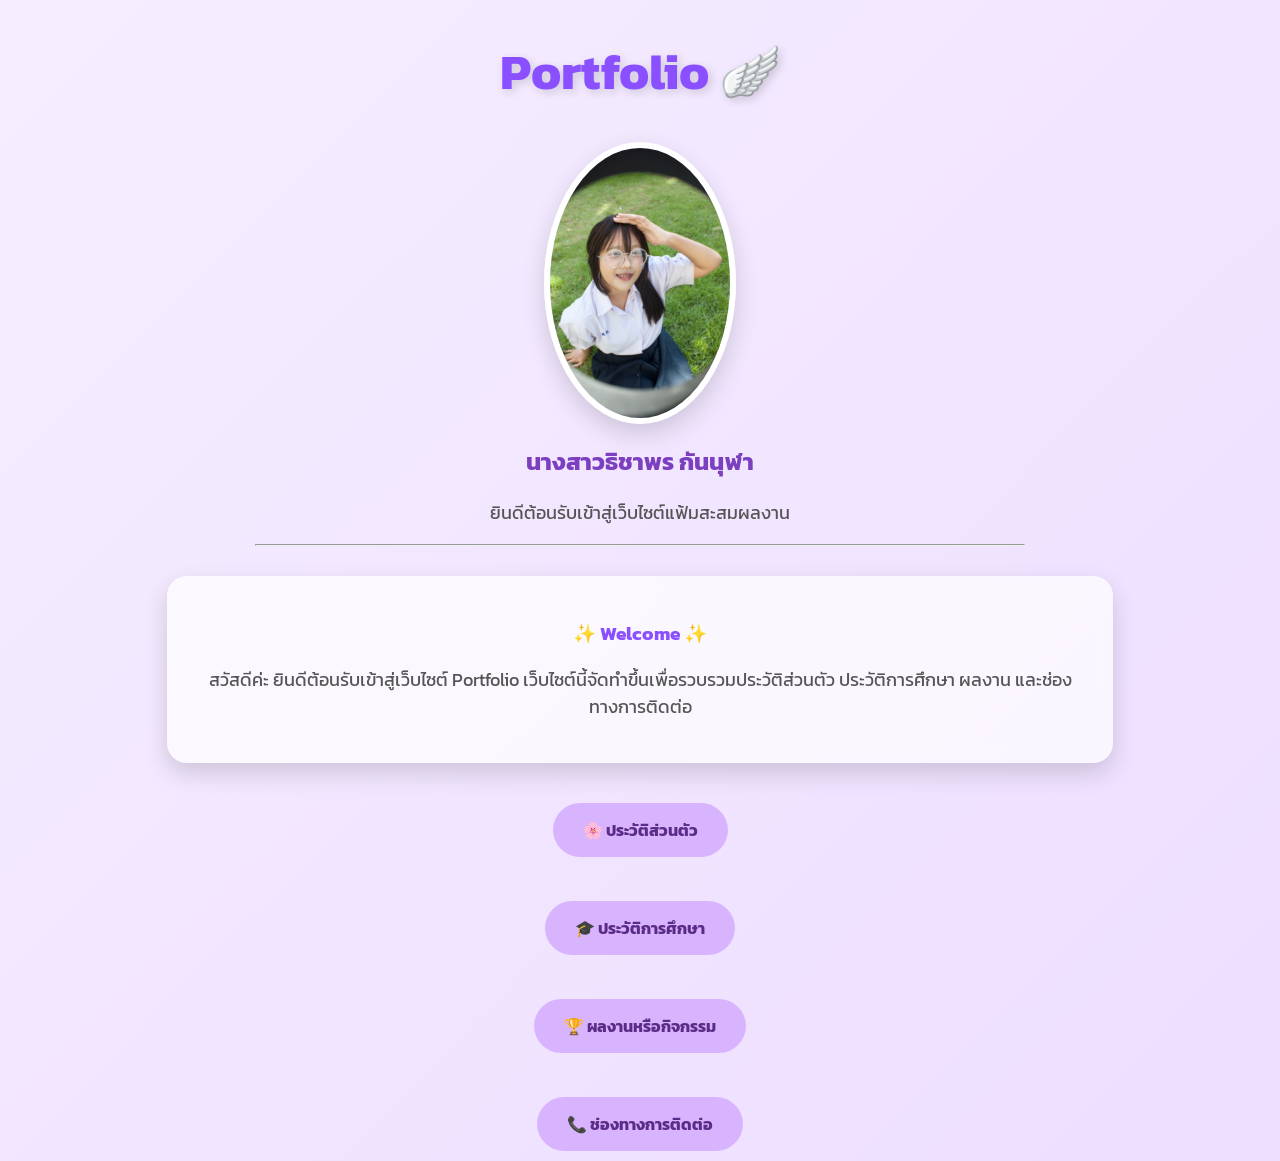
==== index.html @ de2e8fe9 "Update index.html" ====
<!DOCTYPE html>

<html>

<head>

    <title>Portfolio ธิชาพร</title>
    <link rel="stylesheet" href="style.css">
<link rel="preconnect" href="https://fonts.googleapis.com">
<link rel="preconnect" href="https://fonts.gstatic.com" crossorigin>
<link href="https://fonts.googleapis.com/css2?family=Kanit:wght@300;400;600&display=swap" rel="stylesheet">
</head>

<body>
<div class="circle c1"></div>
<div class="circle c2"></div>
<div class="circle c3"></div>


<h1> Portfolio 🪽 </h1>

<img src="images/IMG_4965.jpeg" width="180">

<h2>นางสาวธิชาพร กันนุฬา</h2>

<p>ยินดีต้อนรับเข้าสู่เว็บไซต์แฟ้มสะสมผลงาน</p>
<hr width="60%">
<div class="card">

<h3>✨ Welcome ✨</h3>

<p>
สวัสดีค่ะ ยินดีต้อนรับเข้าสู่เว็บไซต์ Portfolio
เว็บไซต์นี้จัดทำขึ้นเพื่อรวบรวมประวัติส่วนตัว
ประวัติการศึกษา ผลงาน และช่องทางการติดต่อ
</p>

</div>    






<a href="personal.html">🌸 ประวัติส่วนตัว</a><br><br>

<a href="education.html">🎓 ประวัติการศึกษา</a><br><br>

<a href="activity.html">🏆 ผลงานหรือกิจกรรม</a><br><br>

<a href="contact.html">📞 ช่องทางการติดต่อ</a>
</body>

</html>
---- style.css ----
/* พื้นหลัง */
body{
    margin:0;
    font-family:'Kanit',sans-serif;
    background:linear-gradient(135deg,#F5EEFF,#E9D5FF,#FFFFFF);
    background-size:300% 300%;
    animation:bgmove 10s ease infinite;
}

/* พื้นหลังเคลื่อนไหว */
@keyframes bgmove{
    0%{background-position:left;}
    50%{background-position:right;}
    100%{background-position:left;}
}

/* หัวข้อ */
h1{
    color:#7E57C2;
    text-align:center;
    animation:fadeDown 1s;
}

/* เอฟเฟกต์เปิดเว็บ */
@keyframes fadeDown{
    from{
        opacity:0;
        transform:translateY(-40px);
    }
    to{
        opacity:1;
        transform:translateY(0);
    }
}

/* เมนู */
a{
    display:inline-block;
    text-decoration:none;
    color:white;
    background:#C8A2FF;
    padding:12px 25px;
    margin:10px;
    border-radius:30px;
    transition:0.3s;
}

/* เวลาเอาเมาส์ชี้ */
a:hover{
    background:#B388FF;
    transform:scale(1.08);
    box-shadow:0 8px 20px rgba(0,0,0,0.2);
}

/* รูปโปรไฟล์ */
img{
    display:block;
    margin:auto;
    border-radius:50%;
    box-shadow:0 10px 25px rgba(0,0,0,.15);
    animation:float 3s ease-in-out infinite;
}

/* รูปลอย */
@keyframes float{
    0%{transform:translateY(0);}
    50%{transform:translateY(-10px);}
    100%{transform:translateY(0);}
}
/* จัดข้อความให้อยู่ตรงกลาง */
body{
    text-align:center;
}

/* ชื่อ */
h2{
    color:#7B3FBF;
}

/* ข้อความต้อนรับ */
p{
    color:#555;
    font-size:18px;
}

/* ปุ่มเมนู */
a{
    display:inline-block;
    background:#D8B4FE;
    color:#5B2C87;
    text-decoration:none;
    padding:15px 30px;
    margin:10px;
    border-radius:30px;
    transition:0.3s;
    font-weight:bold;
}

/* เอฟเฟกต์เวลาเอาเมาส์ชี้ */
a:hover{
    background:#C084FC;
    transform:translateY(-5px);
    box-shadow:0 10px 20px rgba(0,0,0,0.2);
}
h1{
    font-size:50px;
    color:#8A4FFF;
    text-shadow:3px 3px 10px rgba(0,0,0,0.15);
}
img{
    border:6px solid white;
}
/* หัวข้อค่อย ๆ ปรากฏ */
h1{
    animation:fadeDown 1s;
}

@keyframes fadeDown{
    from{
        opacity:0;
        transform:translateY(-40px);
    }
    to{
        opacity:1;
        transform:translateY(0);
    }
}
h2,p{
    animation:fadeUp 1.5s;
}

@keyframes fadeUp{
    from{
        opacity:0;
        transform:translateY(40px);
    }
    to{
        opacity:1;
        transform:translateY(0);
    }
}
.card{
    width:70%;
    margin:30px auto;
    background:rgba(255,255,255,0.7);
    padding:25px;
    border-radius:20px;
    box-shadow:0 10px 25px rgba(0,0,0,.15);
    backdrop-filter:blur(8px);
}

.card h3{
    color:#8A4FFF;
}

.card:hover{
    transform:scale(1.03);
    transition:.4s;
}
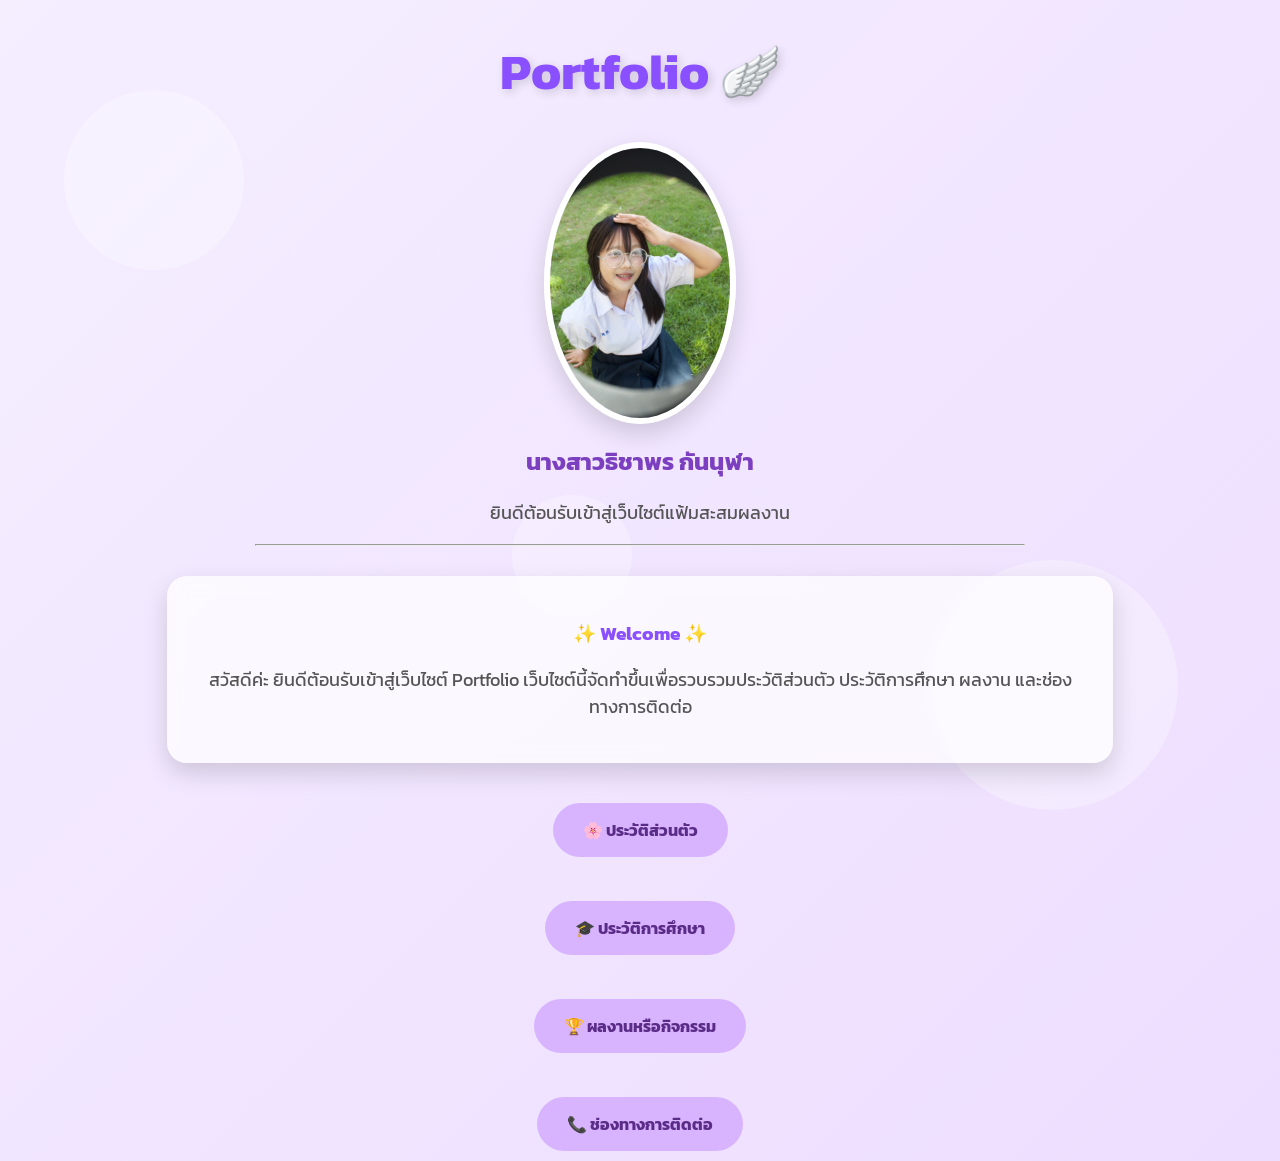
==== commit 8a586dad: "Update index.html" ====
--- a/index.html
+++ b/index.html
@@ -43,13 +43,13 @@
 
 
 
-<a href="personal.html">🌸 ประวัติส่วนตัว</a><br><br>
+<a href="personal.html"onclick="fadeOut()">🌸 ประวัติส่วนตัว</a><br><br>
 
-<a href="education.html">🎓 ประวัติการศึกษา</a><br><br>
+<a href="education.html"onclick="fadeOut()">🎓 ประวัติการศึกษา</a><br><br>
 
-<a href="activity.html">🏆 ผลงานหรือกิจกรรม</a><br><br>
+<a href="activity.html" onclick="fadeOut()">🏆 ผลงานหรือกิจกรรม</a><br><br>
 
-<a href="contact.html">📞 ช่องทางการติดต่อ</a>
+<a href="contact.html"onclick="fadeOut()">📞 ช่องทางการติดต่อ</a>
 </body>
 
 </html>
--- a/style.css
+++ b/style.css
@@ -158,3 +158,54 @@
     transform:scale(1.03);
     transition:.4s;
 }
+.circle{
+    position:fixed;
+    border-radius:50%;
+    background:rgba(255,255,255,0.3);
+    animation:floatCircle 10s infinite ease-in-out;
+    z-index:-1;
+}
+
+.c1{
+    width:180px;
+    height:180px;
+    top:10%;
+    left:5%;
+}
+
+.c2{
+    width:250px;
+    height:250px;
+    bottom:10%;
+    right:8%;
+    animation-delay:2s;
+}
+
+.c3{
+    width:120px;
+    height:120px;
+    top:55%;
+    left:40%;
+    animation-delay:4s;
+}
+
+@keyframes floatCircle{
+    0%{
+        transform:translateY(0);
+    }
+    50%{
+        transform:translateY(-30px);
+    }
+    100%{
+        transform:translateY(0);
+    }
+}
+/* เอฟเฟกต์เปลี่ยนหน้า */
+body {
+    opacity: 1;
+    transition: opacity 0.5s ease;
+}
+
+body.fade-out {
+    opacity: 0;
+}
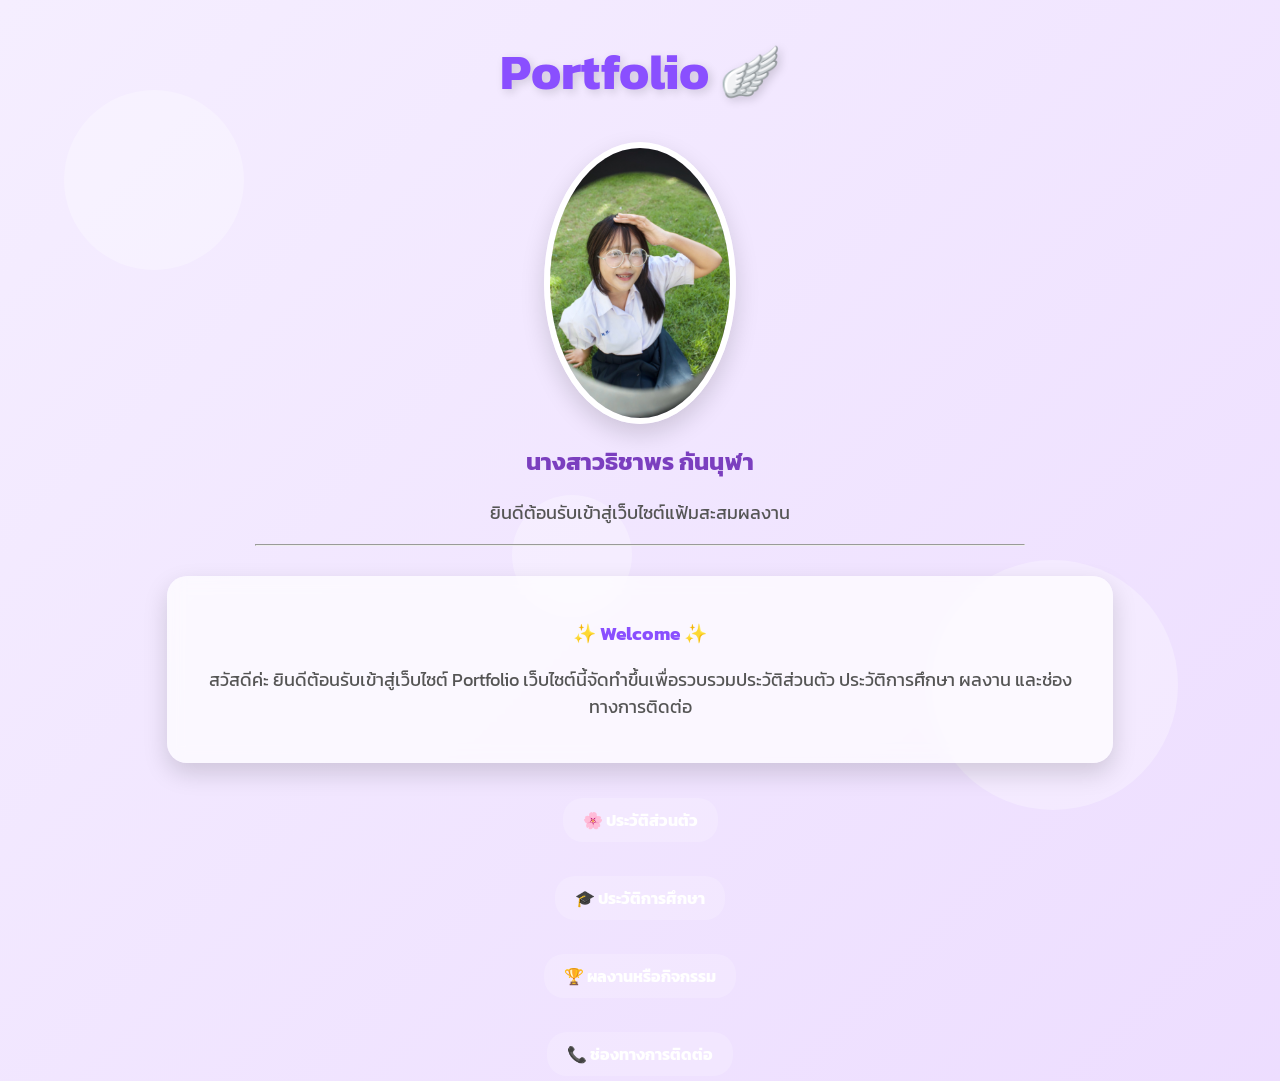
==== commit 7096379e: "Update index.html" ====
--- a/index.html
+++ b/index.html
@@ -16,6 +16,12 @@
 <div class="circle c1"></div>
 <div class="circle c2"></div>
 <div class="circle c3"></div>
+<div class="falling"></div>
+<div class="falling"></div>
+<div class="falling"></div>
+<div class="falling"></div>
+<div class="falling"></div>
+
 
 
 <h1> Portfolio 🪽 </h1>
--- a/style.css
+++ b/style.css
@@ -209,3 +209,41 @@
 body.fade-out {
     opacity: 0;
 }
+/* เอฟเฟกต์เปลี่ยนหน้า + เปิดหน้า */
+body {
+    opacity: 0;
+    animation: fadeIn 0.8s forwards;
+    transition: opacity 0.5s ease;
+}
+
+body.fade-out {
+    opacity: 0;
+}
+
+@keyframes fadeIn {
+    from {
+        opacity: 0;
+    }
+    to {
+        opacity: 1;
+    }
+}
+/* ปุ่มเมนู */
+a {
+    text-decoration: none;
+    color: white;
+    background: rgba(255,255,255,0.2);
+    padding: 10px 20px;
+    border-radius: 20px;
+    margin: 5px;
+    display: inline-block;
+    transition: 0.3s;
+}
+
+/* ตอนเอาเมาส์ชี้ */
+a:hover {
+    transform: translateY(-5px);
+    background: white;
+    color: #CC66FF;
+    box-shadow: 0 5px 15px rgba(0,0,0,0.2);
+}
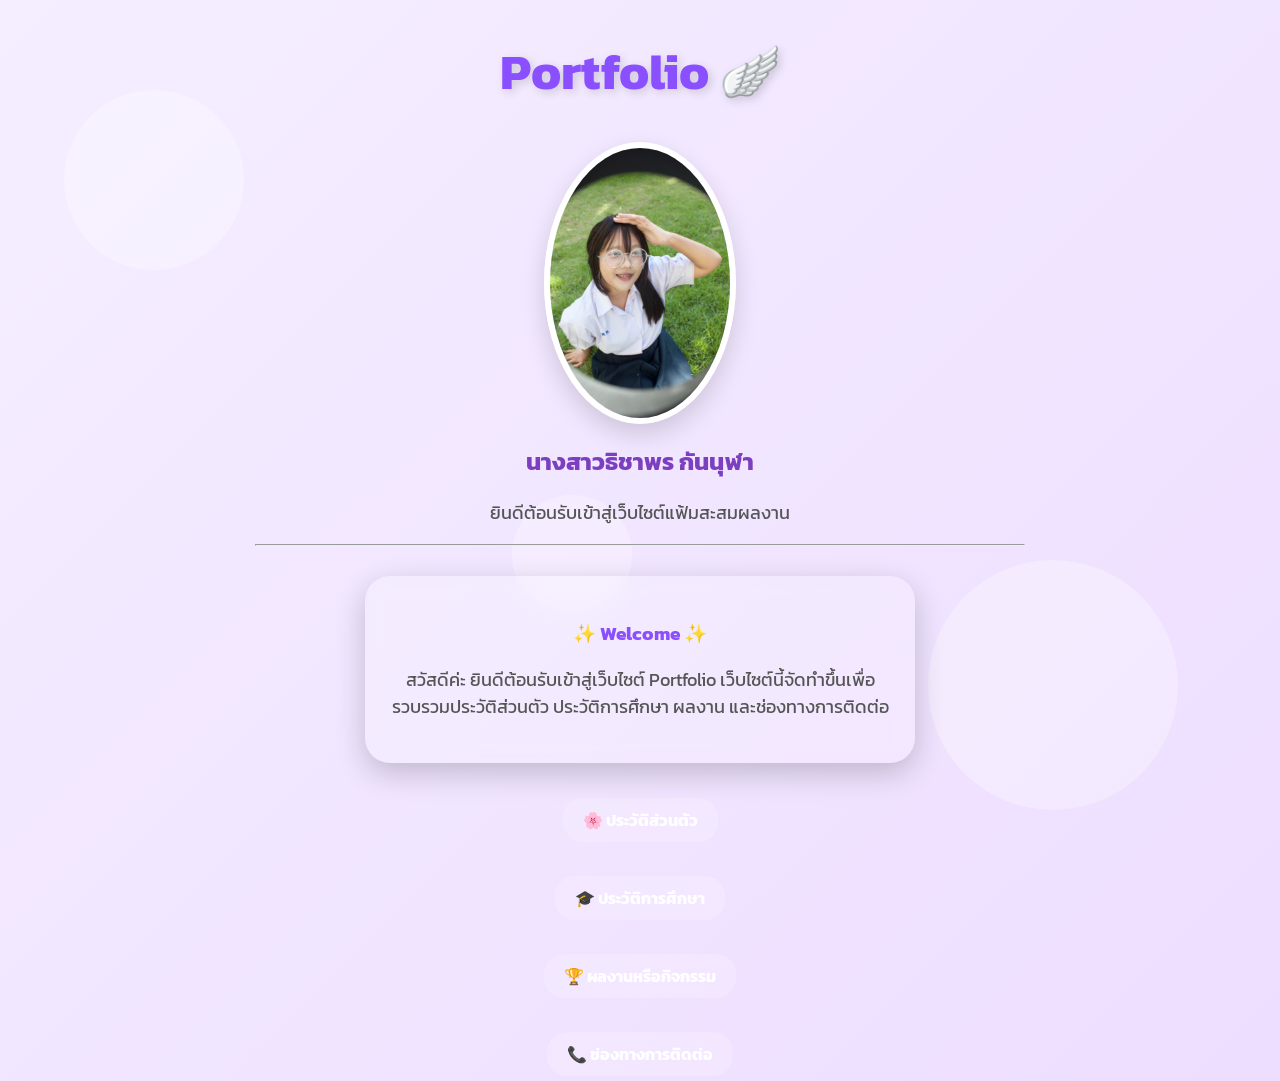
==== commit d7ed58ee: "Update index.html" ====
--- a/index.html
+++ b/index.html
@@ -53,7 +53,7 @@
 
 <a href="education.html"onclick="fadeOut()">🎓 ประวัติการศึกษา</a><br><br>
 
-<a href="activity.html" onclick="fadeOut()">🏆 ผลงานหรือกิจกรรม</a><br><br>
+<a href="works.html" onclick="fadeOut()">🏆 ผลงานหรือกิจกรรม</a><br><br>
 
 <a href="contact.html"onclick="fadeOut()">📞 ช่องทางการติดต่อ</a>
 </body>
--- a/style.css
+++ b/style.css
@@ -247,3 +247,131 @@
     color: #CC66FF;
     box-shadow: 0 5px 15px rgba(0,0,0,0.2);
 }
+/* ของตกลงมา */
+.falling {
+    position: fixed;
+    top: -20px;
+    width: 15px;
+    height: 15px;
+    background: white;
+    border-radius: 50%;
+    animation: fall 5s linear infinite;
+    z-index: -1;
+}
+
+.falling:nth-child(1) {
+    left: 10%;
+    animation-delay: 0s;
+}
+
+.falling:nth-child(2) {
+    left: 30%;
+    animation-delay: 1s;
+}
+
+.falling:nth-child(3) {
+    left: 50%;
+    animation-delay: 2s;
+}
+
+.falling:nth-child(4) {
+    left: 70%;
+    animation-delay: 1.5s;
+}
+
+.falling:nth-child(5) {
+    left: 90%;
+    animation-delay: 0.5s;
+}
+
+@keyframes fall {
+    from {
+        transform: translateY(-20px);
+    }
+    to {
+        transform: translateY(100vh);
+    }
+}
+/* กล่อง Card */
+.card {
+    background: rgba(255, 255, 255, 0.2);
+    backdrop-filter: blur(10px);
+    padding: 25px;
+    border-radius: 25px;
+    width: 80%;
+    max-width: 500px;
+    margin: 30px auto;
+    box-shadow: 0 10px 30px rgba(0,0,0,0.2);
+    transition: 0.4s;
+    animation: cardShow 0.8s ease;
+}
+
+/* เวลาเอาเมาส์ไปชี้ */
+.card:hover {
+    transform: translateY(-10px);
+    box-shadow: 0 20px 40px rgba(0,0,0,0.3);
+}
+
+/* ตอนเปิดหน้า */
+@keyframes cardShow {
+    from {
+        opacity: 0;
+        transform: translateY(50px);
+    }
+    to {
+        opacity: 1;
+        transform: translateY(0);
+    }
+}
+/* รูปโปรไฟล์ */
+.profile-img {
+    width: 180px;
+    height: 180px;
+    object-fit: cover;
+    border-radius: 50%;
+    border: 5px solid white;
+    box-shadow: 0 10px 25px rgba(0,0,0,0.25);
+    animation: float 3s ease-in-out infinite;
+}
+
+@keyframes float {
+    0% {
+        transform: translateY(0);
+    }
+    50% {
+        transform: translateY(-10px);
+    }
+    100% {
+        transform: translateY(0);
+    }
+}
+.profile-img {
+    width: 180px;
+    height: 180px;
+}
+/* Navbar */
+nav {
+    text-align: center;
+    padding: 20px;
+    background: rgba(255,255,255,0.15);
+    backdrop-filter: blur(10px);
+    position: sticky;
+    top: 0;
+    z-index: 10;
+    border-radius: 0 0 25px 25px;
+}
+
+nav a {
+    color: white;
+    text-decoration: none;
+    margin: 0 10px;
+    padding: 10px 18px;
+    border-radius: 20px;
+    transition: 0.3s;
+}
+
+nav a:hover {
+    background: white;
+    color: #CC66FF;
+    transform: scale(1.1);
+}
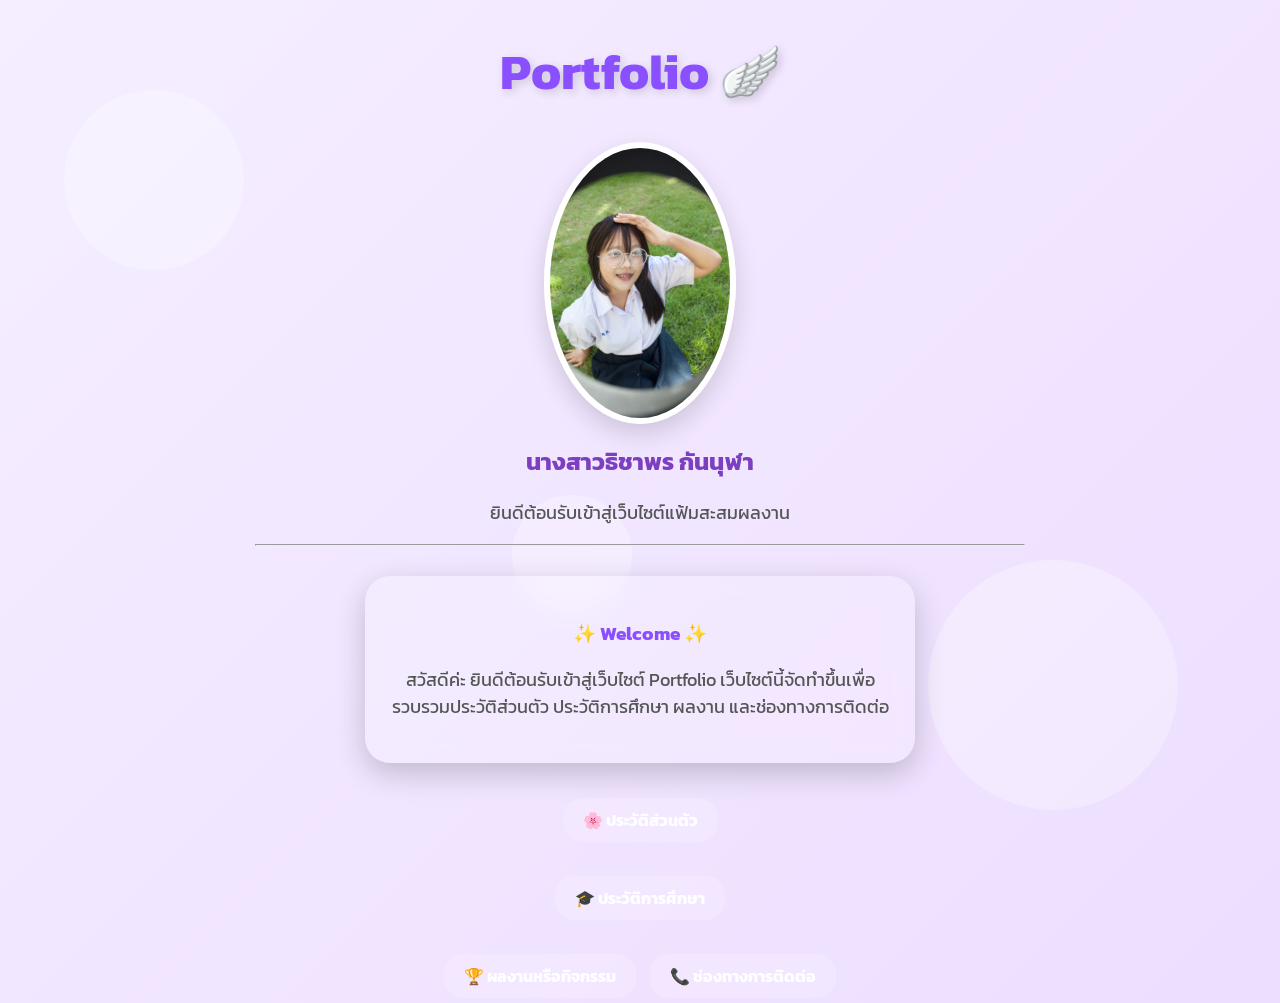
==== commit ea21cd08: "Update index.html" ====
--- a/index.html
+++ b/index.html
@@ -53,7 +53,7 @@
 
 <a href="education.html"onclick="fadeOut()">🎓 ประวัติการศึกษา</a><br><br>
 
-<a href="works.html" onclick="fadeOut()">🏆 ผลงานหรือกิจกรรม</a><br><br>
+<a href="./works.html" onclick="fadeOut()">🏆 ผลงานหรือกิจกรรม</a>
 
 <a href="contact.html"onclick="fadeOut()">📞 ช่องทางการติดต่อ</a>
 </body>
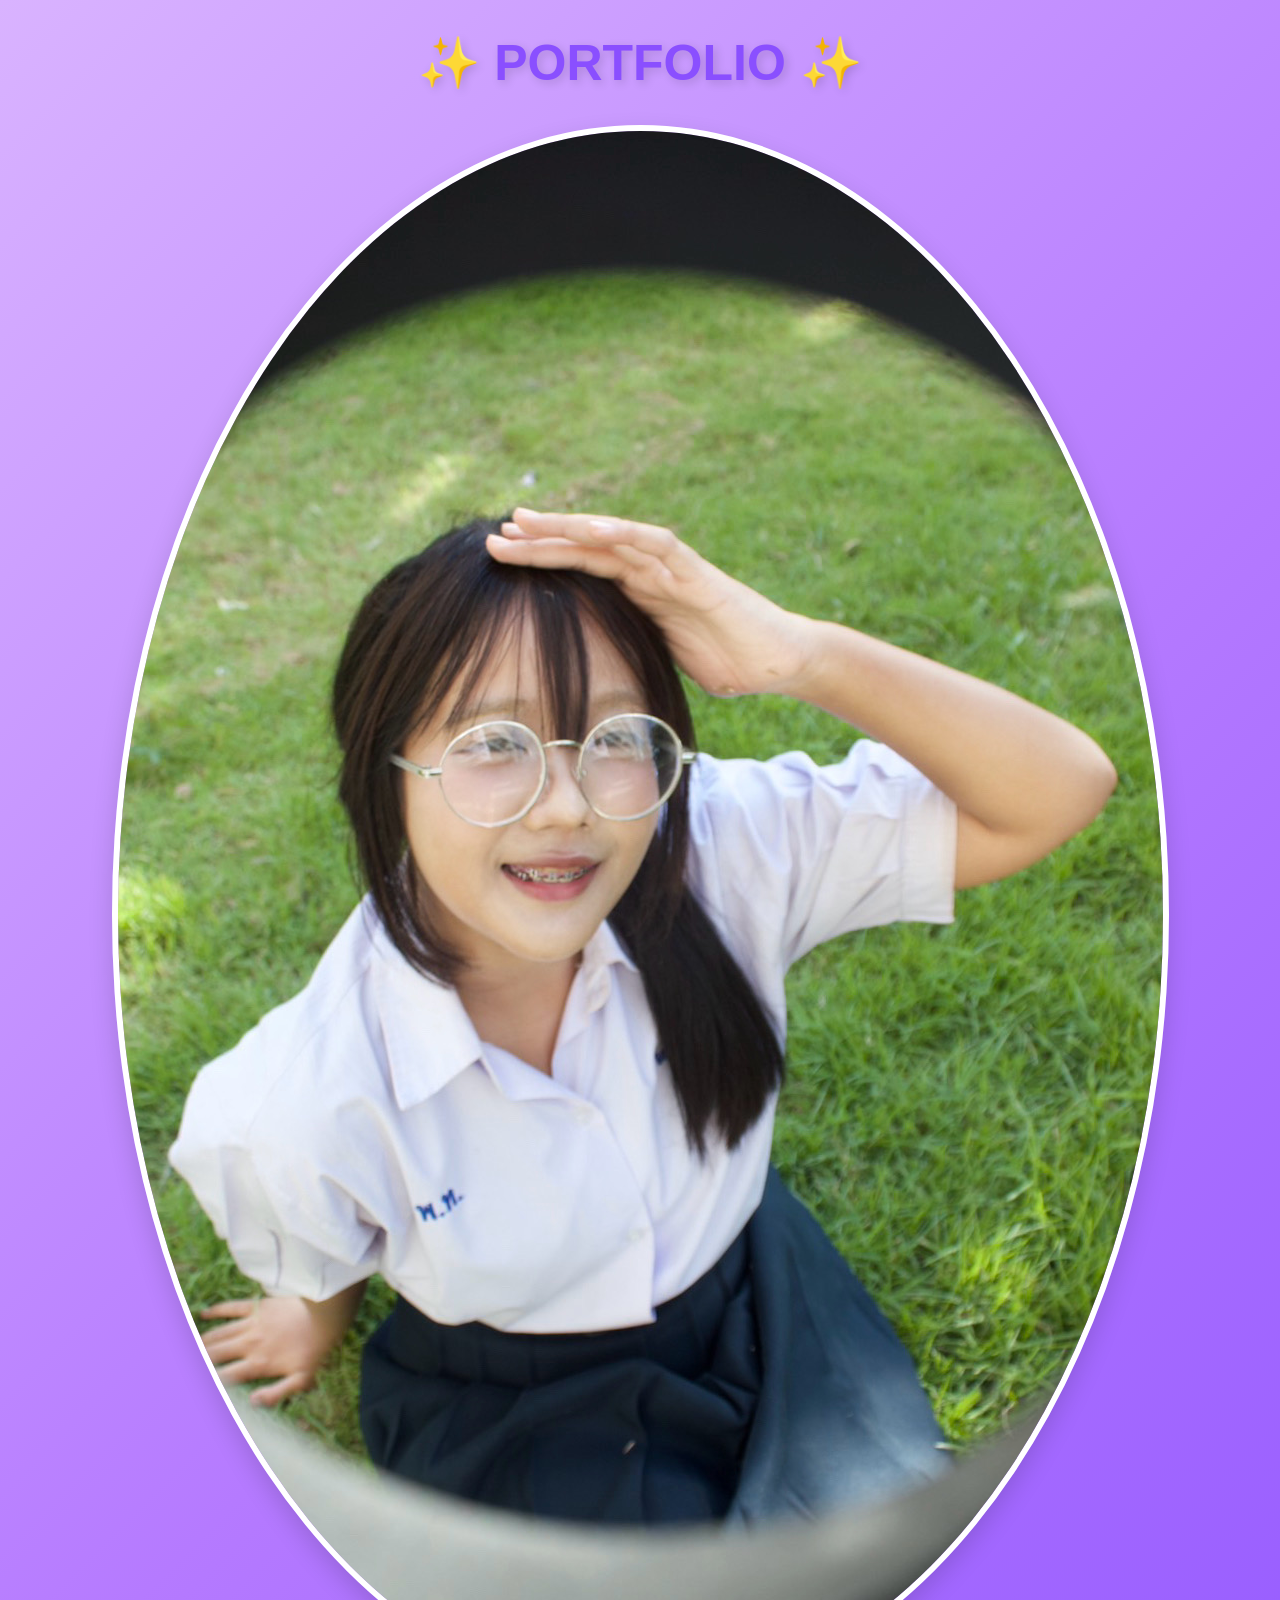
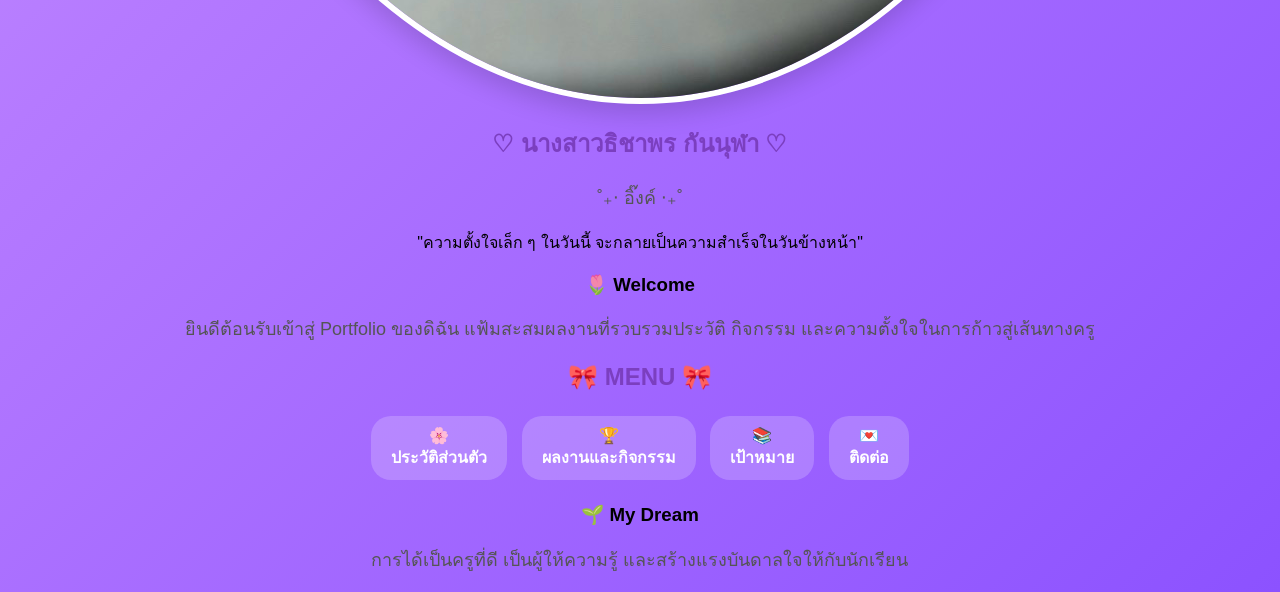
==== commit fdb25363: "Update index.html" ====
--- a/index.html
+++ b/index.html
@@ -1,62 +1,145 @@
 
 <!DOCTYPE html>
-
 <html>
 
 <head>
 
-    <title>Portfolio ธิชาพร</title>
-    <link rel="stylesheet" href="style.css">
-<link rel="preconnect" href="https://fonts.googleapis.com">
-<link rel="preconnect" href="https://fonts.gstatic.com" crossorigin>
-<link href="https://fonts.googleapis.com/css2?family=Kanit:wght@300;400;600&display=swap" rel="stylesheet">
+<title>Portfolio ธิชาพร</title>
+<link rel="stylesheet" href="style.css">
+
 </head>
 
+
 <body>
-<div class="circle c1"></div>
-<div class="circle c2"></div>
-<div class="circle c3"></div>
-<div class="falling"></div>
-<div class="falling"></div>
-<div class="falling"></div>
-<div class="falling"></div>
-<div class="falling"></div>
+
+
+<!-- ดอกไม้ตก -->
+
+<div class="flower">🌸</div>
+<div class="flower">🌷</div>
+<div class="flower">🌸</div>
+<div class="flower">🌼</div>
+<div class="flower">🌷</div>
+<div class="flower">🌸</div>
+
+
+<div class="home-card">
+
+
+<h1>
+✨ PORTFOLIO ✨
+</h1>
+
+
+<img src="images/IMG_4965.jpeg" class="home-img">
+
+
+<h2>
+♡ นางสาวธิชาพร กันนุฬา ♡
+</h2>
+
+<p class="nickname">
+˚₊‧ อิ๊งค์ ‧₊˚
+</p>
 
 
 
-<h1> Portfolio 🪽 </h1>
+<div class="quote">
 
-<img src="images/IMG_4965.jpeg" width="180">
+"ความตั้งใจเล็ก ๆ ในวันนี้
+จะกลายเป็นความสำเร็จในวันข้างหน้า"
 
-<h2>นางสาวธิชาพร กันนุฬา</h2>
+</div>
 
-<p>ยินดีต้อนรับเข้าสู่เว็บไซต์แฟ้มสะสมผลงาน</p>
-<hr width="60%">
-<div class="card">
 
-<h3>✨ Welcome ✨</h3>
+
+
+<div class="welcome">
+
+<h3>🌷 Welcome</h3>
 
 <p>
-สวัสดีค่ะ ยินดีต้อนรับเข้าสู่เว็บไซต์ Portfolio
-เว็บไซต์นี้จัดทำขึ้นเพื่อรวบรวมประวัติส่วนตัว
-ประวัติการศึกษา ผลงาน และช่องทางการติดต่อ
+ยินดีต้อนรับเข้าสู่ Portfolio ของดิฉัน
+แฟ้มสะสมผลงานที่รวบรวมประวัติ
+กิจกรรม และความตั้งใจในการก้าวสู่เส้นทางครู
 </p>
 
-</div>    
+</div>
+
+
+
+
+<h2>🎀 MENU 🎀</h2>
+
+
+
+<div class="menu">
+
+
+<a href="personal.html" onclick="fadeOut()">
+🌸
+<br>
+ประวัติส่วนตัว
+</a>
+
+
+<a href="works.html" onclick="fadeOut()">
+🏆
+<br>
+ผลงานและกิจกรรม
+</a>
+
+
+<a href="goal.html" onclick="fadeOut()">
+📚
+<br>
+เป้าหมาย
+</a>
+
+
+<a href="contact.html" onclick="fadeOut()">
+💌
+<br>
+ติดต่อ
+</a>
+
+
+</div>
 
 
 
 
 
+<div class="dream">
 
-<a href="personal.html"onclick="fadeOut()">🌸 ประวัติส่วนตัว</a><br><br>
+<h3>🌱 My Dream</h3>
 
-<a href="education.html"onclick="fadeOut()">🎓 ประวัติการศึกษา</a><br><br>
+<p>
+การได้เป็นครูที่ดี
+เป็นผู้ให้ความรู้
+และสร้างแรงบันดาลใจให้กับนักเรียน
+</p>
 
-<a href="./works.html" onclick="fadeOut()">🏆 ผลงานหรือกิจกรรม</a>
+</div>
 
-<a href="contact.html"onclick="fadeOut()">📞 ช่องทางการติดต่อ</a>
+
+
+</div>
+
+
+
+
+<script>
+
+function fadeOut(){
+
+document.body.classList.add("fade-out");
+
+}
+
+</script>
+
+
 </body>
 
 </html>
-    
--- a/style.css
+++ b/style.css
@@ -375,3 +375,249 @@
     color: #CC66FF;
     transform: scale(1.1);
 }
+body {
+
+background: linear-gradient(
+135deg,
+#d9b3ff,
+#b57aff,
+#8c52ff
+);
+
+min-height:100vh;
+
+font-family:sans-serif;
+
+}
+
+
+/* กรอบหลัก */
+
+.profile-card {
+
+width:80%;
+
+max-width:700px;
+
+margin:50px auto;
+
+background:rgba(255,255,255,0.25);
+
+backdrop-filter:blur(15px);
+
+padding:30px;
+
+border-radius:35px;
+
+text-align:center;
+
+box-shadow:0 15px 40px rgba(0,0,0,0.2);
+
+
+animation: slideDown 1s ease;
+
+}
+
+
+
+
+/* กล่องด้านใน */
+
+.box {
+
+background:rgba(255,255,255,0.35);
+
+padding:20px;
+
+margin:25px 0;
+
+border-radius:25px;
+
+text-align:left;
+
+transition:.3s;
+
+}
+
+
+
+.box:hover{
+
+transform:translateY(-8px);
+
+}
+
+
+
+/* รูป */
+
+.profile-img {
+
+width:180px;
+
+height:180px;
+
+object-fit:cover;
+
+border-radius:50%;
+
+border:6px solid white;
+
+animation: float 3s infinite;
+
+}
+
+
+
+
+@keyframes float{
+
+50%{
+transform:translateY(-12px);
+}
+
+}
+
+
+
+/* เปิดหน้าเลื่อนลง */
+
+@keyframes slideDown{
+
+from{
+
+opacity:0;
+
+transform:translateY(-80px);
+
+}
+
+
+to{
+
+opacity:1;
+
+transform:translateY(0);
+
+}
+
+}
+
+
+
+/* ดอกไม้ตก */
+
+
+.flower{
+
+position:fixed;
+
+top:-50px;
+
+font-size:30px;
+
+animation:fall 8s linear infinite;
+
+}
+
+
+.flower:nth-child(1){left:10%;}
+.flower:nth-child(2){left:25%;animation-delay:2s;}
+.flower:nth-child(3){left:40%;animation-delay:4s;}
+.flower:nth-child(4){left:60%;animation-delay:1s;}
+.flower:nth-child(5){left:75%;animation-delay:3s;}
+.flower:nth-child(6){left:90%;animation-delay:5s;}
+
+
+
+@keyframes fall{
+
+to{
+
+transform:translateY(110vh) rotate(360deg);
+
+}
+
+}
+
+
+
+/* Skill */
+
+.skill-bar{
+
+height:18px;
+
+background:white;
+
+border-radius:20px;
+
+overflow:hidden;
+
+}
+
+
+
+.skill{
+
+height:100%;
+
+border-radius:20px;
+
+width:0;
+
+animation:skill 2s forwards;
+
+}
+
+
+
+.listen{
+
+width:90%;
+
+background:#d8a7ff;
+
+}
+
+
+
+.teach{
+
+width:85%;
+
+background:#d8a7ff;
+
+}
+
+
+
+.calm{
+
+width:95%;
+
+background:#d8a7ff;
+
+}
+
+
+
+.talk{
+
+width:85%;
+
+background:#d8a7ff;
+
+}
+
+
+
+@keyframes skill{
+
+from{
+
+width:0;
+
+}
+
+}
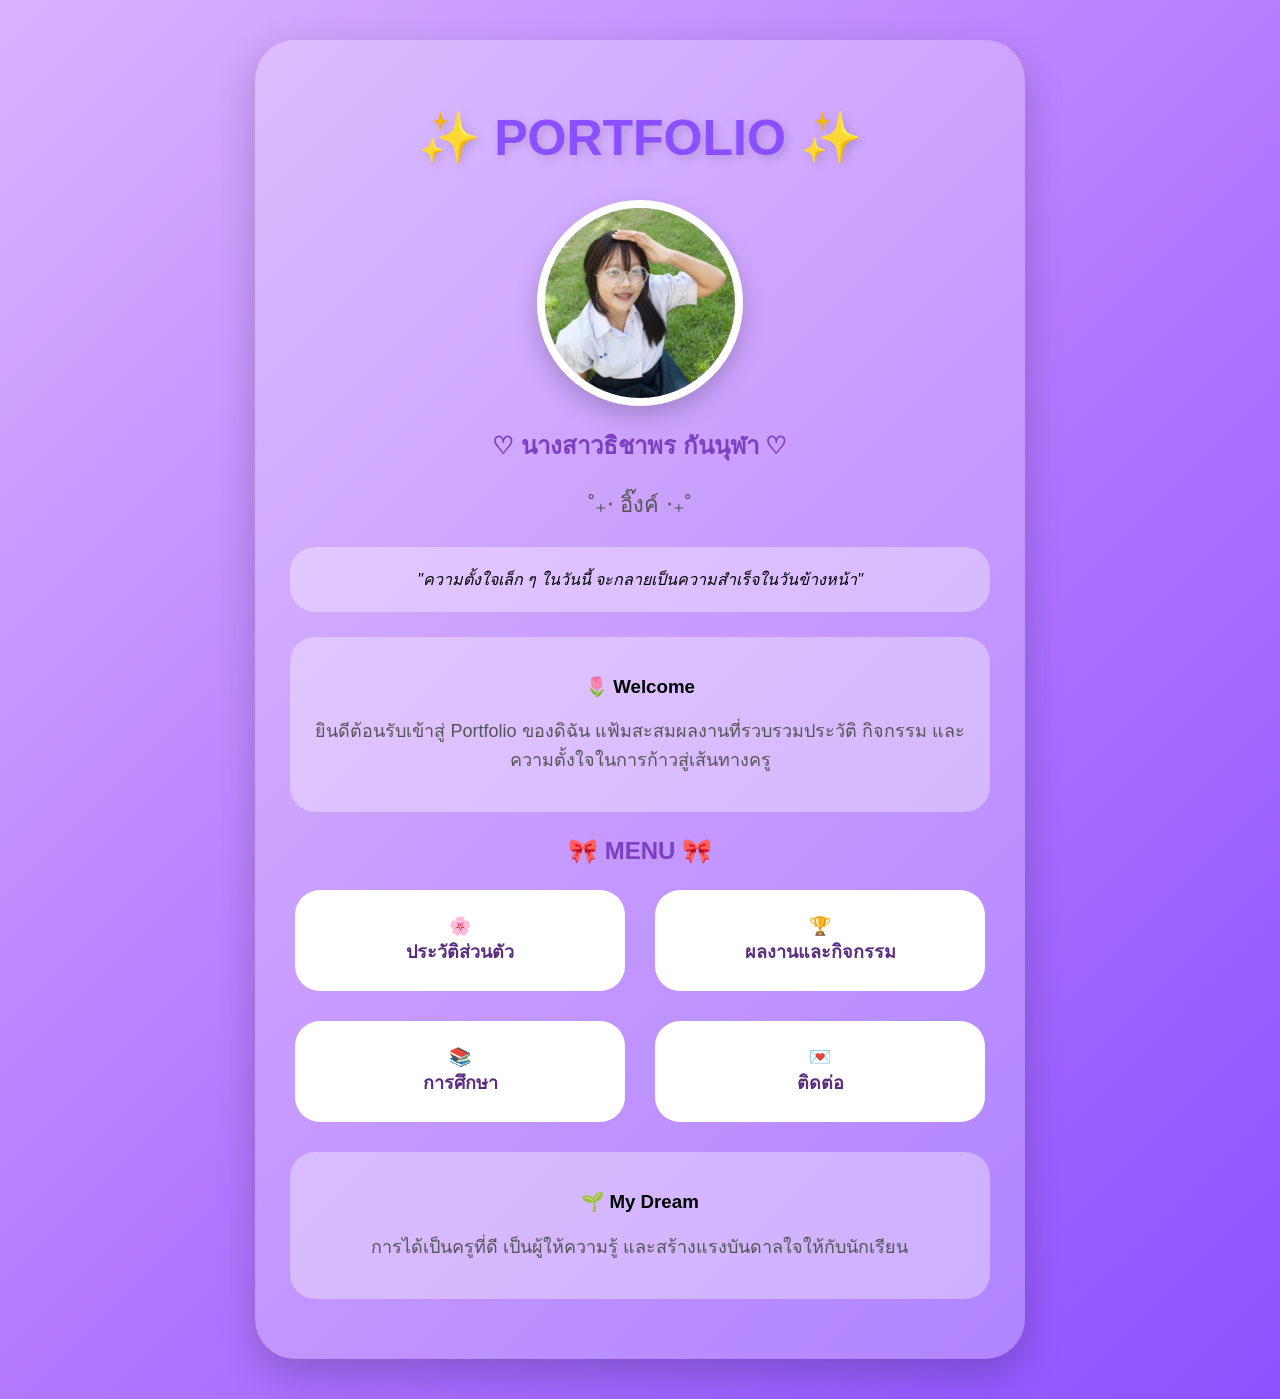
==== commit 9fea6c13: "Update index.html" ====
--- a/index.html
+++ b/index.html
@@ -90,10 +90,10 @@
 </a>
 
 
-<a href="goal.html" onclick="fadeOut()">
+<a href="education.html" onclick="fadeOut()">
 📚
 <br>
-เป้าหมาย
+การศึกษา
 </a>
 
 
--- a/style.css
+++ b/style.css
@@ -621,3 +621,137 @@
 }
 
 }
+.home-card{
+
+width:80%;
+max-width:700px;
+
+margin:40px auto;
+
+padding:35px;
+
+text-align:center;
+
+background:rgba(255,255,255,0.25);
+
+backdrop-filter:blur(15px);
+
+border-radius:40px;
+
+box-shadow:0 15px 40px rgba(0,0,0,0.2);
+
+animation:slideDown 1s ease;
+
+}
+
+
+
+.home-img{
+
+width:190px;
+
+height:190px;
+
+object-fit:cover;
+
+border-radius:50%;
+
+border:8px solid white;
+
+box-shadow:0 10px 25px rgba(0,0,0,0.2);
+
+animation:float 3s infinite;
+
+}
+
+
+
+.nickname{
+
+font-size:22px;
+
+}
+
+
+
+.quote{
+
+background:rgba(255,255,255,0.35);
+
+padding:20px;
+
+border-radius:25px;
+
+margin:25px 0;
+
+font-style:italic;
+
+}
+
+
+
+.welcome,
+.dream{
+
+background:rgba(255,255,255,0.35);
+
+padding:20px;
+
+border-radius:25px;
+
+margin:25px 0;
+
+}
+
+
+
+.menu{
+
+display:grid;
+
+grid-template-columns:1fr 1fr;
+
+gap:20px;
+
+}
+
+
+
+.menu a{
+
+text-decoration:none;
+
+color:#5b2c83;
+
+background:white;
+
+padding:25px;
+
+border-radius:25px;
+
+font-size:18px;
+
+transition:.3s;
+
+}
+
+
+
+.menu a:hover{
+
+transform:translateY(-8px);
+
+}
+
+
+
+
+@keyframes float{
+
+50%{
+
+transform:translateY(-10px);
+
+}
+
+}
